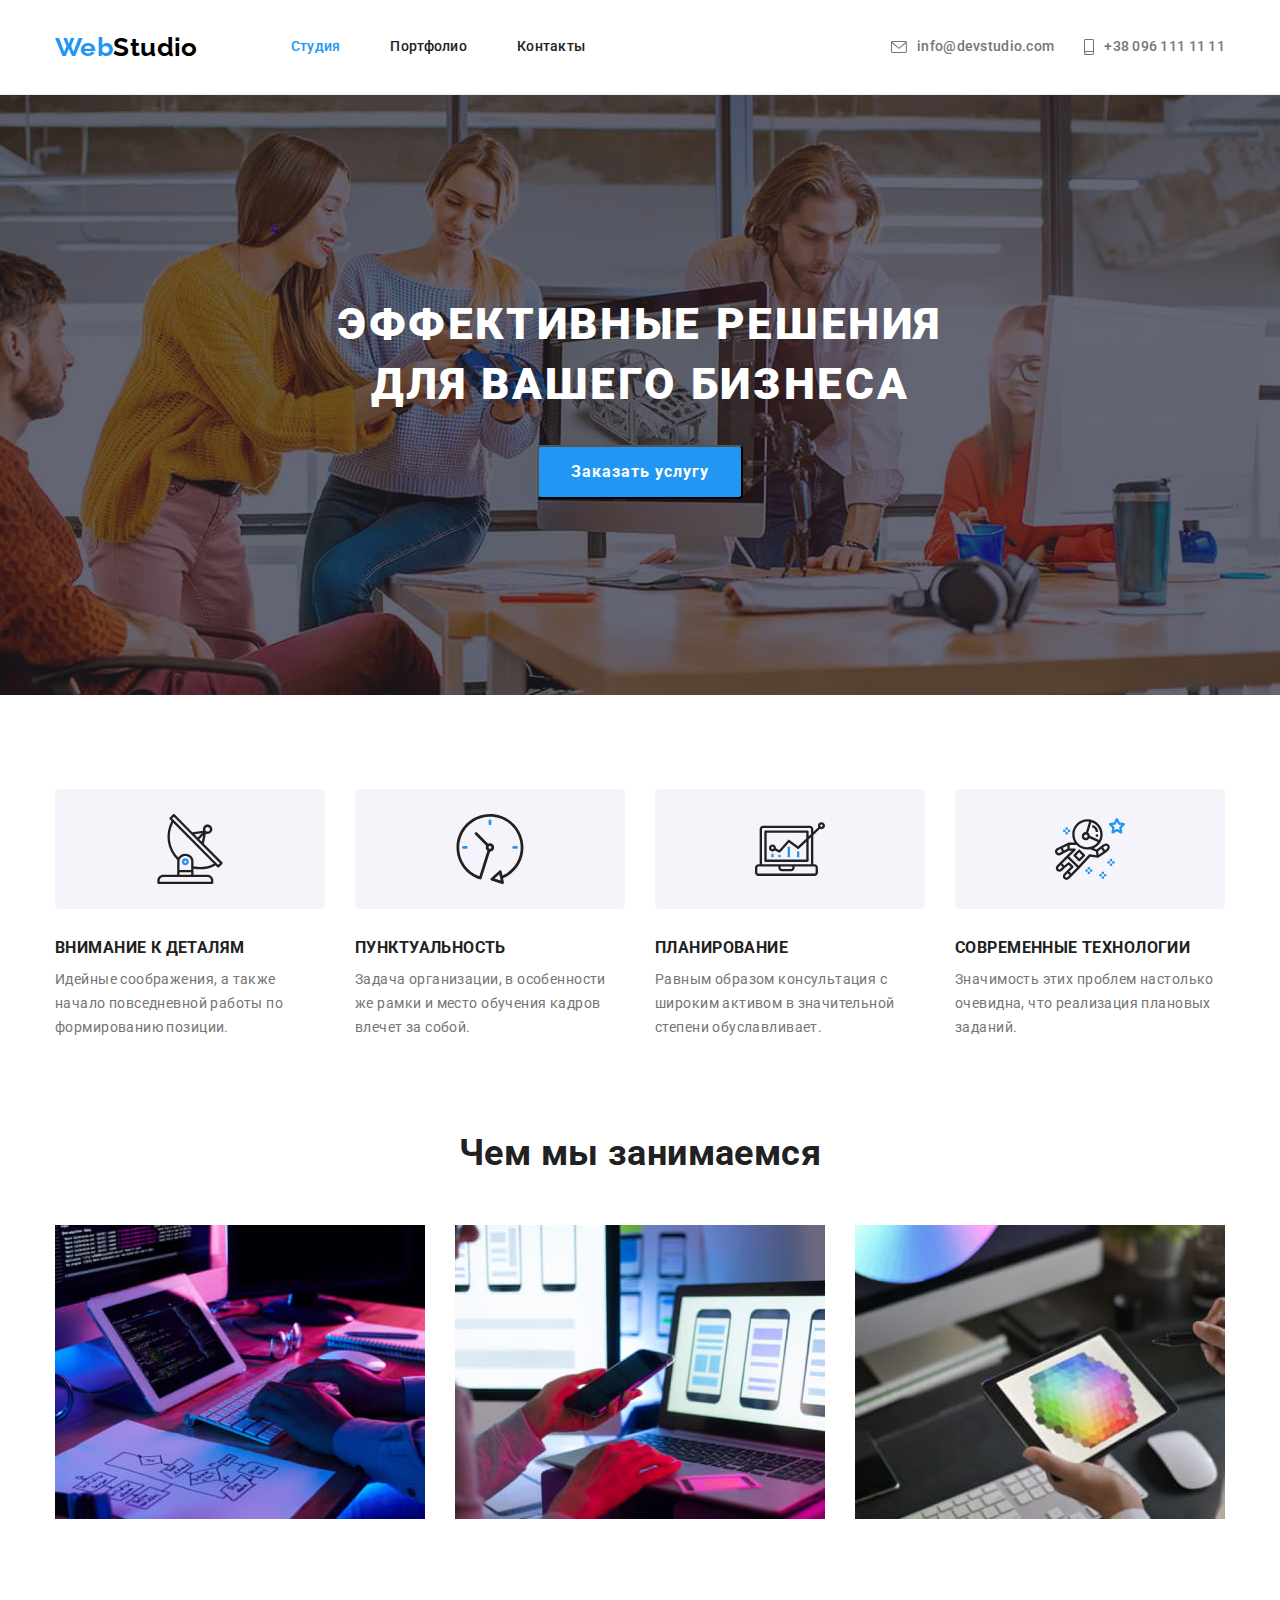
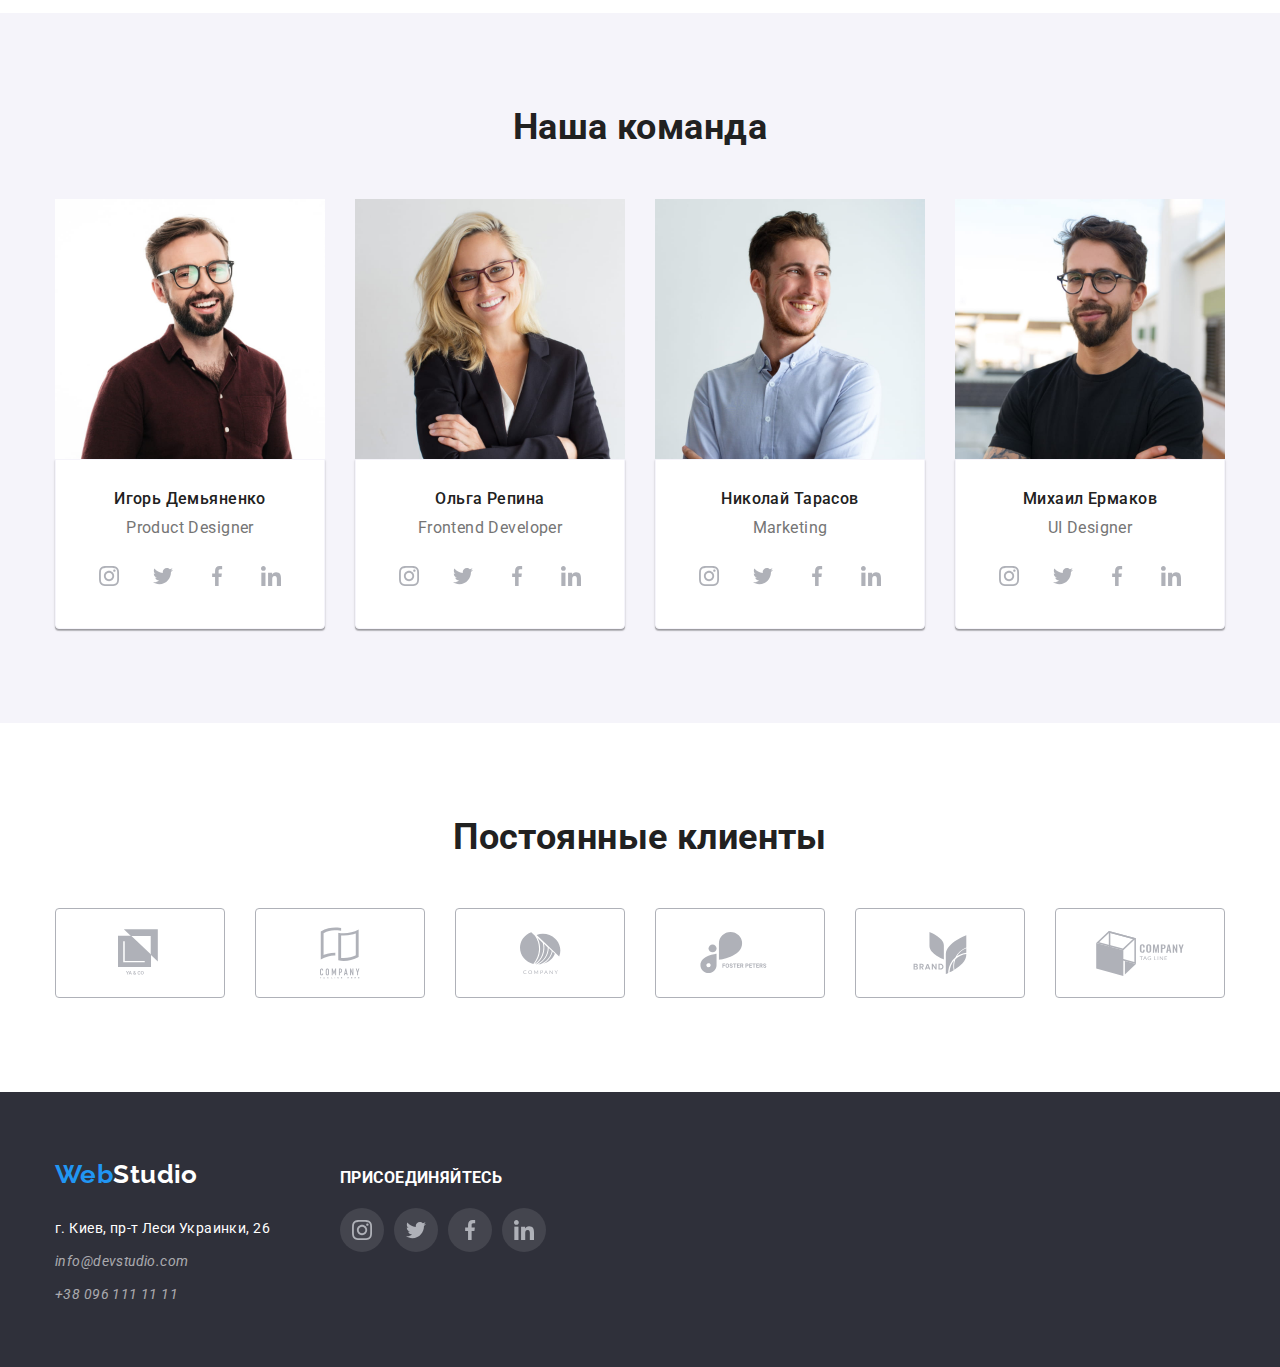
==== index.html @ 27dc735b "Initial commit" ====
<!DOCTYPE html>
<html lang="ru">
<head>
    <meta charset="UTF-8">
    <meta http-equiv="X-UA-Compatible" content="IE=edge">
    <meta name="viewport" content="width=device-width, initial-scale=1.0">
    <link rel="preconnect" href="https://fonts.gstatic.com">
    <link href="https://fonts.googleapis.com/css2?family=Raleway:wght@700&family=Roboto:wght@400;500;700;900&display=swap" rel="stylesheet">
    <link rel="stylesheet" href="https://cdnjs.cloudflare.com/ajax/libs/modern-normalize/1.0.0/modern-normalize.min.css">
    <link rel="stylesheet" href="./css/styles.css">
    <title>WebStudio</title>
</head>
<body>
    
    <header class="header">
        <div class="page-header container">
            <nav class="navigation">
                <a class="logo link" href="./index.html"> <span class="accent-logo">Web</span>Studio</a>
                <ul class="site-nav list">
                    <li class="item-nav">
                        <a class="item-nav link current" href="./index.html">Студия</a>
                    </li>
                    <li class="item-nav">
                        <a class="item-nav link" href="./portfolio.html">Портфолио</a>
                    </li>
                    <li class="item-nav">
                        <a class="item-nav link" href="">Контакты</a>
                    </li>
                </ul>
            </nav> 
            <ul class="contact list">
                <li class="contact-item">
                    <a class="link-contact link" href="mailto:info@devstudio.com">
                        <svg class="icon" width="16" height="12">
                            <use href="./images/svg/sprite.svg#icon-envelope"></use>
                        </svg>info@devstudio.com
                    </a>
                </li>
                <li class="contact-item">
                    <a class="link-contact link" href="tel:+380961111111">
                        <svg class="icon" width="10" height="16">
                            <use href="./images/svg/sprite.svg#icon-smartphone"></use>
                        </svg>+38 096 111 11 11
                    </a>
                </li>
            </ul>
        </div>
    </header>
     
    <main>
        <section class="hero">
            <div class="hero-container">
                <h1 class="page-title">Эффективные решения<br>для вашего бизнеса</h1>
                <button class="button order" type="button">Заказать услугу</button>
            </div>
        </section>
        

        <section class="advantages">
            <div class="container">
                <ul class="list advantages-grid grid">
                    <li class="advantages-list grid-item icon-antenna">
                        <h3 class="advantages-title">Внимание к деталям</h3>
                        <p class="advantages-text">Идейные соображения, а также начало повседневной работы по формированию позиции.</p>
                    </li>
                    <li class="advantages-list grid-item icon-clock">
                        <h3 class="advantages-title">Пунктуальность</h3>
                        <p class="advantages-text">Задача организации, в особенности же рамки и место обучения кадров влечет за собой.</p>
                    </li>
                    <li class="advantages-list grid-item icon-diagram">
                        <h3 class="advantages-title">Планирование</h3>
                        <p class="advantages-text">Равным образом консультация с широким активом в значительной степени обуславливает.</p>
                    </li>
                    <li class="advantages-list grid-item icon-astronaut">
                        <h3 class="advantages-title">Современные технологии</h3>
                        <p class="advantages-text">Значимость этих проблем настолько очевидна, что реализация плановых заданий.</p>
                    </li>
                </ul>
            </div>

        </section>


        <section class="work">
            <div class="container">
                <h2 class="section-title">Чем мы занимаемся</h2>
                <ul class="list work-list grid">
                    <li class="grid-item"><img src="./images/box1.jpg" alt="процесс разработки сайта" width="370" height="294"></li>
                    <li class="grid-item"><img src="./images/box2.jpg" alt="адаптация приложения для мобильных устройств" width="370" height="294"></li>
                    <li class="grid-item"><img src="./images/box3.jpg" alt="подбор палитры при разработке" width="370" height="294"></li>
                </ul>
            </div>
        </section>


        <section class="team">
            <div class="container">
                <h2 class="section-title">Наша команда</h2>
                <ul class="list grid">
                    <li class="team-grid grid-item">
                        <img src="./images/igor-demyanenko.jpg" alt="фото дизайнера продукта нашей компании" width="270" height="260">
                        <div class="team-item-content">
                            <h3 class="employee">Игорь Демьяненко</h3> 
                            <p class="text-team">Product Designer</p>
                            <ul class="list social-icons">
                                <li class="social-icons-item">
                                    <a href="" class="social-icons-link" target="_blank" rel="noopener noreferrer">
                                        <svg class="icon">
                                            <use href="./images/svg/sprite.svg#icon-instagram"></use>
                                        </svg>
                                    </a>
                                </li>
                                <li class="social-icons-item">
                                    <a href="" class="social-icons-link" target="_blank" rel="noopener noreferrer">
                                        <svg class="icon">
                                            <use href="./images/svg/sprite.svg#icon-twitter"></use>
                                        </svg>
                                    </a>
                                </li>
                                <li class="social-icons-item">
                                    <a href="" class="social-icons-link" target="_blank" rel="noopener noreferrer">
                                        <svg class="icon">
                                            <use href="./images/svg/sprite.svg#icon-facebook"></use>
                                        </svg>
                                    </a>
                                </li>
                                <li class="social-icons-item">
                                    <a href="" class="social-icons-link" target="_blank" rel="noopener noreferrer">
                                        <svg class="icon">
                                            <use href="./images/svg/sprite.svg#icon-linkedin"></use>
                                        </svg>
                                    </a>
                                </li>
                            </ul>
                        </div>
                    </li>
                    <li class="team-grid grid-item">
                        <img src="./images/olga-repina.jpg" alt="фото фронтент разработчика сотрудника нашей компании" width="270" height="260">
                        <div class="team-item-content">
                            <h3  class="employee">Ольга Репина</h3>
                            <p class="text-team">Frontend Developer</p>
                            <ul class="list social-icons">
                                <li class="social-icons-item">
                                    <a href="" class="social-icons-link" target="_blank" rel="noopener noreferrer">
                                        <svg class="icon">
                                            <use href="./images/svg/sprite.svg#icon-instagram"></use>
                                        </svg>
                                    </a>
                                </li>
                                <li class="social-icons-item">
                                    <a href="" class="social-icons-link" target="_blank" rel="noopener noreferrer">
                                        <svg class="icon">
                                            <use href="./images/svg/sprite.svg#icon-twitter"></use>
                                        </svg>
                                    </a>
                                </li>
                                <li class="social-icons-item">
                                    <a href="" class="social-icons-link" target="_blank" rel="noopener noreferrer">
                                        <svg class="icon">
                                            <use href="./images/svg/sprite.svg#icon-facebook"></use>
                                        </svg>
                                    </a>
                                </li>
                                <li class="social-icons-item">
                                    <a href="" class="social-icons-link" target="_blank" rel="noopener noreferrer">
                                        <svg class="icon">
                                            <use href="./images/svg/sprite.svg#icon-linkedin"></use>
                                        </svg>
                                    </a>
                                </li>
                            </ul>
                        </div>
                    </li>
                    <li class="team-grid grid-item">
                        <img src="./images/nikolay-tarasov.jpg" alt="фото маркетолога сотрудника нашей компании" width="270" height="260">
                        <div class="team-item-content">
                            <h3 class="employee">Николай Тарасов</h3>
                            <p class="text-team">Marketing</p>
                            <ul class="list social-icons">
                                <li class="social-icons-item">
                                    <a href="" class="social-icons-link" target="_blank" rel="noopener noreferrer">
                                        <svg class="icon">
                                            <use href="./images/svg/sprite.svg#icon-instagram"></use>
                                        </svg>
                                    </a>
                                </li>
                                <li class="social-icons-item">
                                    <a href="" class="social-icons-link" target="_blank" rel="noopener noreferrer">
                                        <svg class="icon">
                                            <use href="./images/svg/sprite.svg#icon-twitter"></use>
                                        </svg>
                                    </a>
                                </li>
                                <li class="social-icons-item">
                                    <a href="" class="social-icons-link" target="_blank" rel="noopener noreferrer">
                                        <svg class="icon">
                                            <use href="./images/svg/sprite.svg#icon-facebook"></use>
                                        </svg>
                                    </a>
                                </li>
                                <li class="social-icons-item">
                                    <a href="" class="social-icons-link" target="_blank" rel="noopener noreferrer">
                                        <svg class="icon">
                                            <use href="./images/svg/sprite.svg#icon-linkedin"></use>
                                        </svg>
                                    </a>
                                </li>
                            </ul>
                        </div>
                    </li>
                    <li class="team-grid grid-item">
                        <img src="./images/mikhail-yermakov.jpg" alt="фото Ю Ай дизайнера нашей компании" width="270" height="260">
                        <div class="team-item-content">
                            <h3 class="employee">Михаил Ермаков</h3>
                            <p class="text-team">UI Designer</p>
                            <ul class="list social-icons">
                                <li class="social-icons-item">
                                    <a href="" class="social-icons-link" target="_blank" rel="noopener noreferrer">
                                        <svg class="icon">
                                            <use href="./images/svg/sprite.svg#icon-instagram"></use>
                                        </svg>
                                    </a>
                                </li>
                                <li class="social-icons-item">
                                    <a href="" class="social-icons-link" target="_blank" rel="noopener noreferrer">
                                        <svg class="icon">
                                            <use href="./images/svg/sprite.svg#icon-twitter"></use>
                                        </svg>
                                    </a>
                                </li>
                                <li class="social-icons-item">
                                    <a href="" class="social-icons-link" target="_blank" rel="noopener noreferrer">
                                        <svg class="icon">
                                            <use href="./images/svg/sprite.svg#icon-facebook"></use>
                                        </svg>
                                    </a>
                                </li>
                                <li class="social-icons-item">
                                    <a href="" class="social-icons-link" target="_blank" rel="noopener noreferrer">
                                        <svg class="icon">
                                            <use href="./images/svg/sprite.svg#icon-linkedin"></use>
                                        </svg>
                                    </a>
                                </li>
                            </ul>
                        </div>
                    </li>
                </ul>
            </div>
        </section>


        <section class="clients">
            <div class="container">
                <h2 class="section-title">Постоянные клиенты</h2>
                <ul class="list clients-list grid">
                    <li class="client-item grid-item">
                        <a href="" class="client-link link" target="_blank" rel="noopener noreferrer">
                            <svg class="client-icon" width="44" height="49">
                                <use href="./images/svg/sprite.svg#icon-logo-one" width="44" height="49"></use>
                            </svg>
                        </a>
                        </li>
                    <li class="client-item grid-item">
                        <a href="" class="client-link link" target="_blank" rel="noopener noreferrer">
                            <svg class="client-icon" width="40" height="52">
                                <use href="./images/svg/sprite.svg#icon-logo-two"></use>
                            </svg>
                        </a>
                    </li>
                    <li class="client-item grid-item">
                        <a href="" class="client-link link" target="_blank" rel="noopener noreferrer">
                            <svg class="client-icon" width="41" height="42.6">
                                <use href="./images/svg/sprite.svg#icon-logo-three"></use>
                            </svg>
                        </a>
                    </li>
                    <li class="client-item grid-item">
                        <a href="" class="client-link link" target="_blank" rel="noopener noreferrer">
                            <svg class="client-icon" width="79.66" height="42.02">
                                <use href="./images/svg/sprite.svg#icon-logo-four"></use>
                            </svg>
                        </a>
                    </li>
                    <li class="client-item grid-item">
                        <a href="" class="client-link link" target="_blank" rel="noopener noreferrer">
                            <svg class="client-icon" width="79.66" height="42.02">
                                <use href="./images/svg/sprite.svg#icon-logo-five"></use>
                            </svg>
                        </a>
                    </li>
                    <li class="client-item grid-item">
                        <a href="" class="client-link link" target="_blank" rel="noopener noreferrer">
                            <svg class="client-icon" width="88.48" height="45.44">
                                <use href="./images/svg/sprite.svg#icon-logo-six"></use>
                            </svg>
                        </a>
                    </li>
                </ul>

            </div>
        </section>
    </main>


    <footer class="footer">
        <div class="container list footer-block">
            <div class="footer-grid">
                <a class="logo link" href="./index.html"> <span class="accent-logo">Web</span>Studio</a>
                <address class="address">
                    <p class="street-address"> г. Киев, пр-т Леси Украинки, 26</p>
                    <ul class="contact list">
                        <li class="item-address"> <a class="item link" href="mailto:info@devstudio.com">info@devstudio.com</a> </li>
                        <li class="item-address"> <a class="item link" href="tel:+380961111111">+38 096 111 11 11</a> </li>
                    </ul>
                </address>
            </div>
            <div class="footer-grid">
                <h3 class="footer-title">Присоединяйтесь</h3>
                <ul class="list social-icons">
                    <li class="social-icons-item">
                        <a href="" class="social-icons-link" target="_blank" rel="noopener noreferrer">
                            <svg class="icon">
                                <use href="./images/svg/sprite.svg#icon-instagram"></use>
                            </svg>
                        </a>
                    </li>
                    <li class="social-icons-item">
                        <a href="" class="social-icons-link" target="_blank" rel="noopener noreferrer">
                            <svg class="icon">
                                <use href="./images/svg/sprite.svg#icon-twitter"></use>
                            </svg>
                        </a>
                    </li>
                    <li class="social-icons-item">
                        <a href="" class="social-icons-link" target="_blank" rel="noopener noreferrer">
                            <svg class="icon">
                                <use href="./images/svg/sprite.svg#icon-facebook"></use>
                            </svg>
                        </a>
                    </li>
                    <li class="social-icons-item">
                        <a href="" class="social-icons-link" target="_blank" rel="noopener noreferrer">
                            <svg class="icon">
                                <use href="./images/svg/sprite.svg#icon-linkedin"></use>
                            </svg>
                        </a>
                    </li>
                </ul>

            </div>
        <div>
    </footer>
    
</body>
</html>
---- css/styles.css ----
:root {
    --primary-text-color: #757575;
    --title-text-color: #212121;
    --accent-color: #2196F3;
    --contact-footer-text-color: rgba(255,255,255,0.6);
    --dark-bg-color: #2F303A;
    --primary-bg-color: #FFFFFF;
    --section-bg-color: #F5F4FA;
    --color-icons: #AFB1B8;
    --grid-item: 4;
}



        /* utilits */

html {
	box-sizing: border-box;
}
*,
*::after,
*::before {
	box-sizing: inherit;
}

body {
    background-color: var(--primary-bg-color);
    color: var(--primary-text-color);
    font-family: 'roboto', sans-serif;
    font-weight: 400;
    font-size: 14px;
    line-height: 1.14;
    letter-spacing: 0.03em;
}

h1, h2, h3, h4, h5, h6, p {
    margin: 0;
}
    
.link {
    text-decoration: none;
}
    
.list {
    list-style: none;
    padding-left: 0px;
    margin: 0px;
}
    
img {
    display: block;
    max-width: 100%;
    height: auto;
}

.social-icons .icon {
    width: 20px;
    height: 20px;
    fill: var(--color-icons);
}

.social-icons-link:hover .icon,
.social-icons-link:focus .icon {
    fill: var(--primary-bg-color);
}

.social-icons-link:hover,
.social-icons-link:focus {
    background-color: var(--accent-color);
}

.social-icons {
    display: flex;
    justify-content:center;
}

.social-icons-link {
    display: flex;
    justify-content: center;
    align-items: center;
    width: 44px;
    height: 44px;
    border-radius: 50%;
    background-color: rgba(255,255,255,0.1);
}
.social-icons-item + .social-icons-item {
    margin-left: 10px;
}
    
.grid {
    display: flex;
    flex-wrap: wrap;
    margin-left: -30px;
    margin-top: -30px;
}
    
.grid-item {
    flex-basis: calc((100% - 30px * var(--grid-item)) / var(--grid-item));
    margin-left: 30px;
    margin-top: 30px;
}

.button {
    color: var(--primary-bg-color);
    background-color: var(--accent-color);
    font-weight: 700;
    font-size: 16px;
    line-height: 1.88;
    letter-spacing: 0.06em;
    cursor: pointer;
    font-family: 'roboto', sans-serif;
    border-radius: 4px;
    padding: 10px 32px;
}

.button:hover,
.button:focus {
    background-color: #188CE8;}

.accent-logo {
    color: var(--accent-color);
}
    
.footer .logo {
    color: var(--primary-bg-color);
}
    
.container {
    width: 1200px;
    padding-left: 15px;
    padding-right: 15px;
}


        /* header */

.header {
border-bottom: 1px solid #ECECEC;
padding-top: 24px;
padding-bottom: 24px;
}
            
.page-header {
background-color: var(--primary-bg-color);
display: flex;
align-items: center;
margin-left: auto;
margin-right: auto;
}

.site-nav .link {
    color: var(--title-text-color);
    font-weight: 500;
    letter-spacing: 0.02em;
    }
    
.site-nav {
    display: flex;
    margin-left: 93px;
}
    
.site-nav .item-nav:not(:last-child) {
    margin-right: 50px;
}

.site-nav .link:hover,
.site-nav .link:focus {
    color: var(--accent-color);
    letter-spacing: 0.02em;
    font-style: normal;
}
    
.site-nav .link.current {
    color: var(--accent-color)
}   
.navigation {
    display: flex;
    align-items: center;
}
    
.contact .link-contact {
    color: var(--primary-text-color);
    font-weight: 500;
    letter-spacing: 0.02em;
    font-style: normal;
    padding-top: 15px;
    padding-bottom: 15px;
    display: flex;
    align-items: center;
}

.contact .link-contact:hover,
.contact .link-contact:focus {
color: var(--accent-color);
}

.link-contact:hover .icon,
.link-contact:focus .icon {
    fill: var(--accent-color)
}

.link-contact .icon {
    fill: var(--primary-text-color);
    margin-right: 10px;
}

.page-header .contact {
    display: flex;
    margin-left: auto;
}
    
.contact .contact-item:not(:last-child) {
    margin-right: 30px;
}

.logo {
    font-family: 'raleway', sans-serif;
    font-weight: 700;
    font-size: 26px;
    line-height: 1.19;
    color: #000000;
}

.accent-logo {
 color: var(--accent-color);
}

.section-title {
    color: var(--title-text-color);
    font-weight: 700;
    font-size: 36px;
    line-height: 1.16;
    text-align: center;
    margin-bottom: 50px;
}

        /* section hero */

.hero {
    background-color: var(--dark-bg-color);
    max-width: 1600px;
    margin-left: auto;
    margin-right: auto;
  }
            
.hero-container {
    padding-top: 200px ;
    padding-bottom: 200px;
    margin-left: auto;
    margin-right: auto;
    text-align: center;
    background-image: linear-gradient(to right,
    rgba(47, 48, 58, 0.4), rgba(47, 48, 58, 0.4)),
    url(../images/hero/hero-bg.jpg);
    background-position: center;
    height: 600px;
    max-width: 1600px;
   }

.page-title {
    color: var(--primary-bg-color);
    font-weight: 900;
    font-size: 44px;
    line-height: 1.36;
    letter-spacing: 0.06em;
    text-align: center;
    text-transform: uppercase;
    margin-bottom: 30px;
}


        /* section advantages */

.advantages .advantages-text {
    line-height: 1.71;
}

.advantages {
    padding-top: 94px;
    padding-bottom: 94px;
}

.advantages .container {
    margin-left: auto;
    margin-right: auto;
}
    
.advantages-title {
    color: var(--title-text-color);
    font-weight: 700;
    text-transform: uppercase;
    margin-bottom: 10px;
}

.advantages-title::before {
    content: '';
    display: block;
    width: 270px;
    height: 120px;
    background: var(--section-bg-color);
    border-radius: 4px;
    margin-bottom: 30px;
    background-repeat: no-repeat;
    background-position: center;
    
}

.icon-antenna ::before {
    background-image: url("../images/svg/antenna.svg");   
}

.icon-clock ::before {
    background-image: url("../images/svg/clock.svg");
}

.icon-diagram ::before {
    background-image: url("../images/svg/diagram.svg");
}

.icon-astronaut ::before {
    background-image: url("../images/svg/astronaut.svg");
}

.advantages-grid .grid-item {
    --grid-item: 4;
}


        /* section work */

.work {
    padding-bottom: 94px;
}

.work .section-title,
.team .section-title {
    color: var(--title-text-color);
    font-weight: 700;
    font-size: 36px;
    line-height: 1.16;
    text-align: center;
}

.work .container {
    margin-left: auto;
    margin-right: auto;
}
    
.work-list .grid-item {
    --grid-item: 3;
}
        /* section team */

.team .text-team {
    font-size: 16px;
    line-height: 1.18;
    margin-bottom: 16px;
}

.team .container {

    margin-left: auto;
    margin-right: auto;
    }
    
.team {
    background-color: var(--section-bg-color);
    padding-top: 94px;
    padding-bottom: 94px;
  }  
   
.team-grid .grid-item {
    --grid-item: 4;
}

.team-item-content {
    padding: 30px 31px;
    border: 1px solid var(--section-bg-color);
    background: #FFFFFF;
    box-shadow: 0px 1px 3px rgba(0, 0, 0, 0.12), 0px 1px 1px rgba(0, 0, 0, 0.14), 0px 2px 1px rgba(0, 0, 0, 0.2);
    border-radius: 0px 0px 4px 4px;
}

.employee {
    color: var(--title-text-color);
    font-weight: 500;
    font-size: 16px;
    line-height: 1.18;
    margin-bottom: 10px;
    text-align: center;
}
    
.text-team {
    text-align: center;
}


        /* our clients */

.clients {
    padding-top: 94px;
    padding-bottom: 94px;
}

.clients .container {
    margin-left: auto;
    margin-right: auto;
}

.clients-list .grid-item {
    --grd-item: 6;
}

.client-item {
    width: 170px;
    height: 90px;
}

.client-link {
    display: inline-flex;
    width: 100%;
    height: 100%;
    border: 1px solid var(--color-icons);
    border-radius: 4px;
    justify-content:center;
    align-items:center;
}

.client-icon {
    fill: var(--color-icons);
}

.client-link:hover .client-icon,
.client-link:focus .client-icon {
    fill: var(--accent-color);
}

.client-link:hover,
.client-link:focus {
    border: 1px solid var(--accent-color);
}

.clients .grid {
    flex-wrap: nowrap;
}

        /* footer */

.footer .item,
.footer .link {
    color: var(--contact-footer-text-color);
    line-height: 1.71;
}

.footer .logo {
    color: var(--primary-bg-color);
}

.address {
    margin-top: 20px;
}

.address p {
    color: var(--primary-bg-color);
    line-height: 1.71;
    font-style: normal;
}

.footer {
    background-color: var(--dark-bg-color);
    padding-top: 60px;
    padding-bottom: 60px;
}

.footer .container {
    margin-left: auto;
    margin-right: auto;
}
    
.street-address {
    margin-bottom: 9px;
}
    
.item-address:not(:last-child) {
    margin-bottom: 9px;
}
    
    
.contact .link:hover,
.contact .link:focus {
    color: var(--accent-color);
}

.footer-title {
    color: var(--primary-bg-color);
    font-weight: 700;
    text-transform: uppercase;
    margin-bottom: 20px;
}

.footer .social-icons {
    display: flex;
    justify-content: flex-start;  
}

.footer-block {
    display: flex;
    align-items: baseline;
}

.footer-grid + .footer-grid {
    margin-left: 70px;
}


        /* portfolio filter */

.main-portfolio {
    padding-top: 94px;
    padding-bottom: 94px;
}

.filters {
    display: flex;
    justify-content: center;
    margin-bottom: 50px;
}
    
.main-portfolio .container {
    margin-left: auto;
    margin-right: auto;
}
    
.filters .button {
    border: 0;
    color: var(--title-text-color);
    background-color: var(--section-bg-color);
    font-weight: 500;
    line-height: 1.63;
    padding: 6px 22px;
}
        
.filters .button:hover,
.filters .button:focus {
    color: var(--primary-bg-color);
    background-color: var(--accent-color);
    box-shadow: 0px 3px 1px rgba(0, 0, 0, 0.1),
     0px 1px 2px rgba(0, 0, 0, 0.08),
     0px 2px 2px rgba(0, 0, 0, 0.12);
}
    
.item-filter:not(:last-child) {
    margin-right: 8px;
}

        /* portfolio grid */

.portfolio-title {
    color: var(--title-text-color);
    font-weight: 700;
    font-size: 18px;
    line-height: 2;
    letter-spacing: 0.06em;
    margin-bottom: 4px;
}

.portfolio .text {
color: var(--primary-text-color);
font-size: 16px;
line-height: 1.88;
}

.portfolio-link {
    display: block;
}

.portfolio-link:hover,
.portfolio-link:focus {
    box-shadow: 0px 1px 1px rgba(0, 0, 0, 0.12),
     0px 4px 4px rgba(0, 0, 0, 0.06),
    1px 4px 6px rgba(0, 0, 0, 0.16);
}

.portfolio .grid-item {
--grid-item: 3;
}

.portfolio-content {
padding-top: 20px;
padding-left: 24px;
padding-right: 24px;
padding-bottom: 20px;
border-left: 1px solid #EEEEEE;
border-bottom: 1px solid #EEEEEE;
border-right: 1px solid #EEEEEE;
}
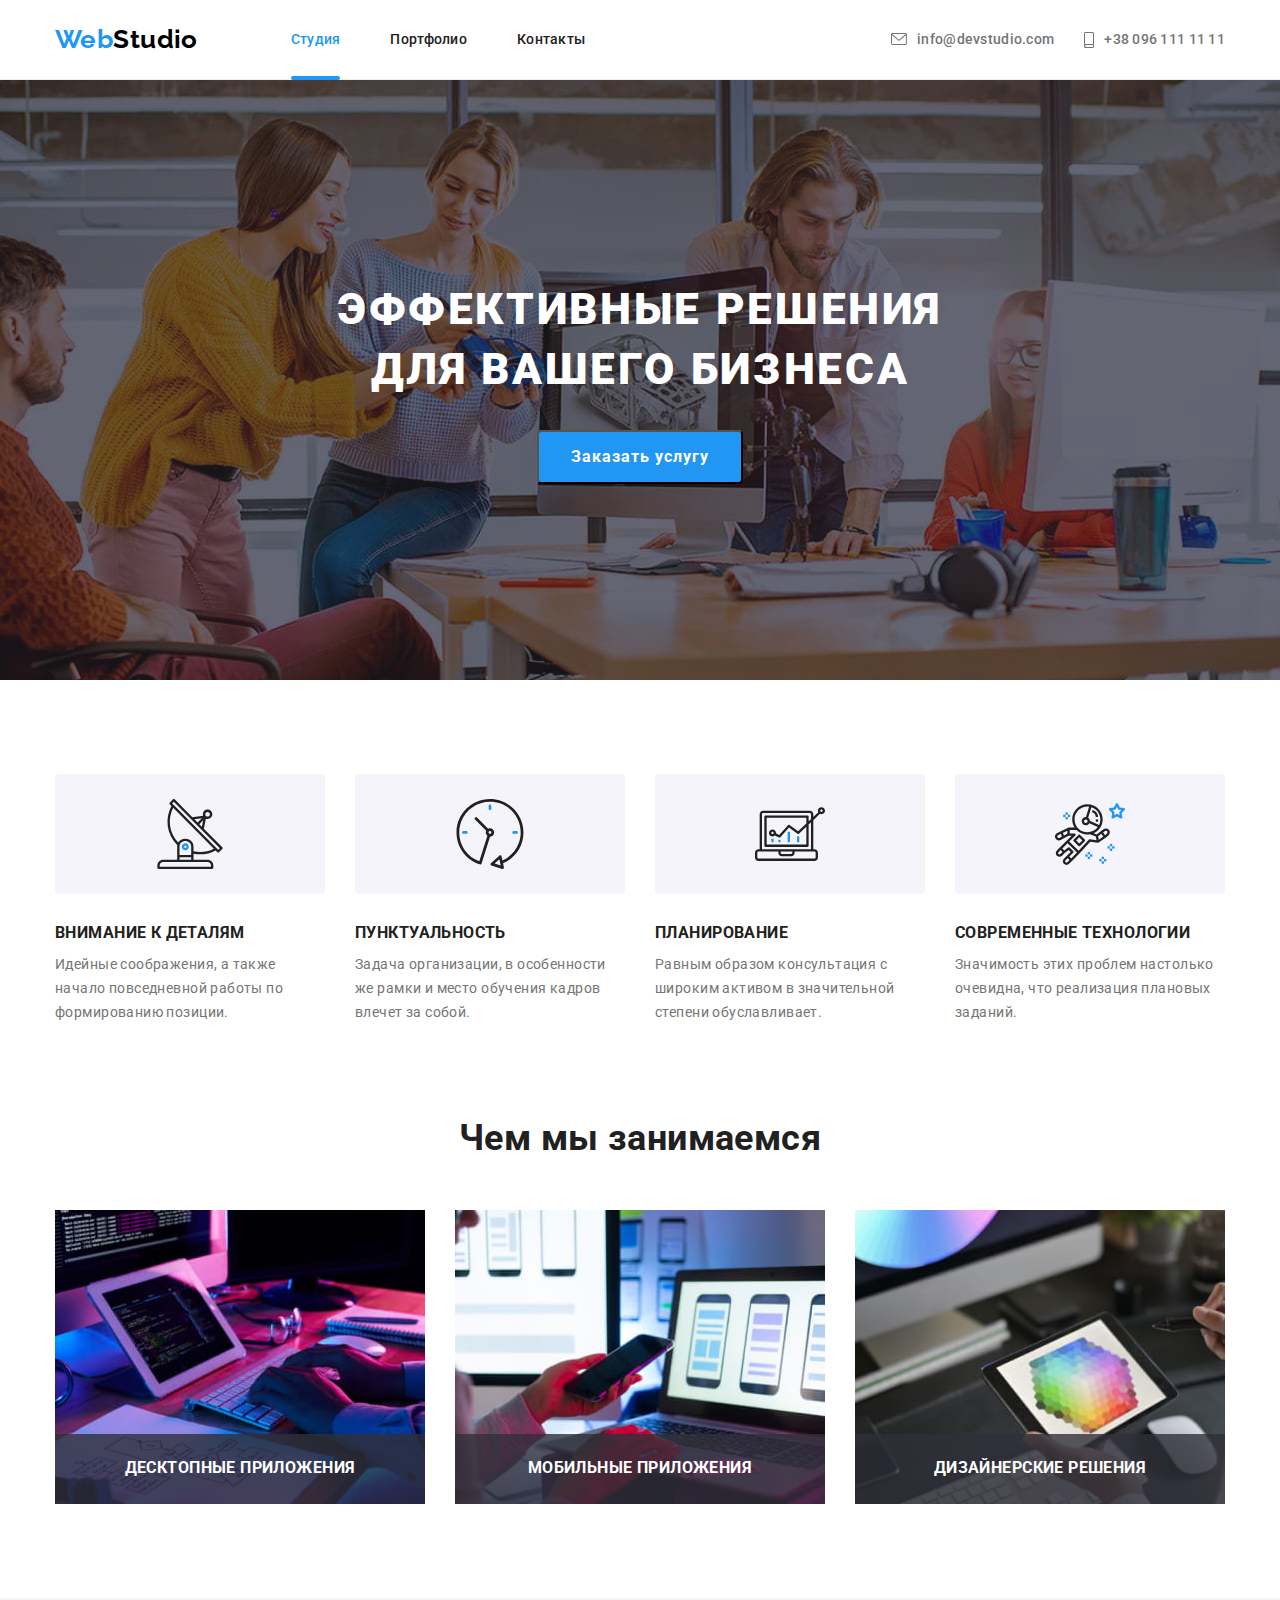
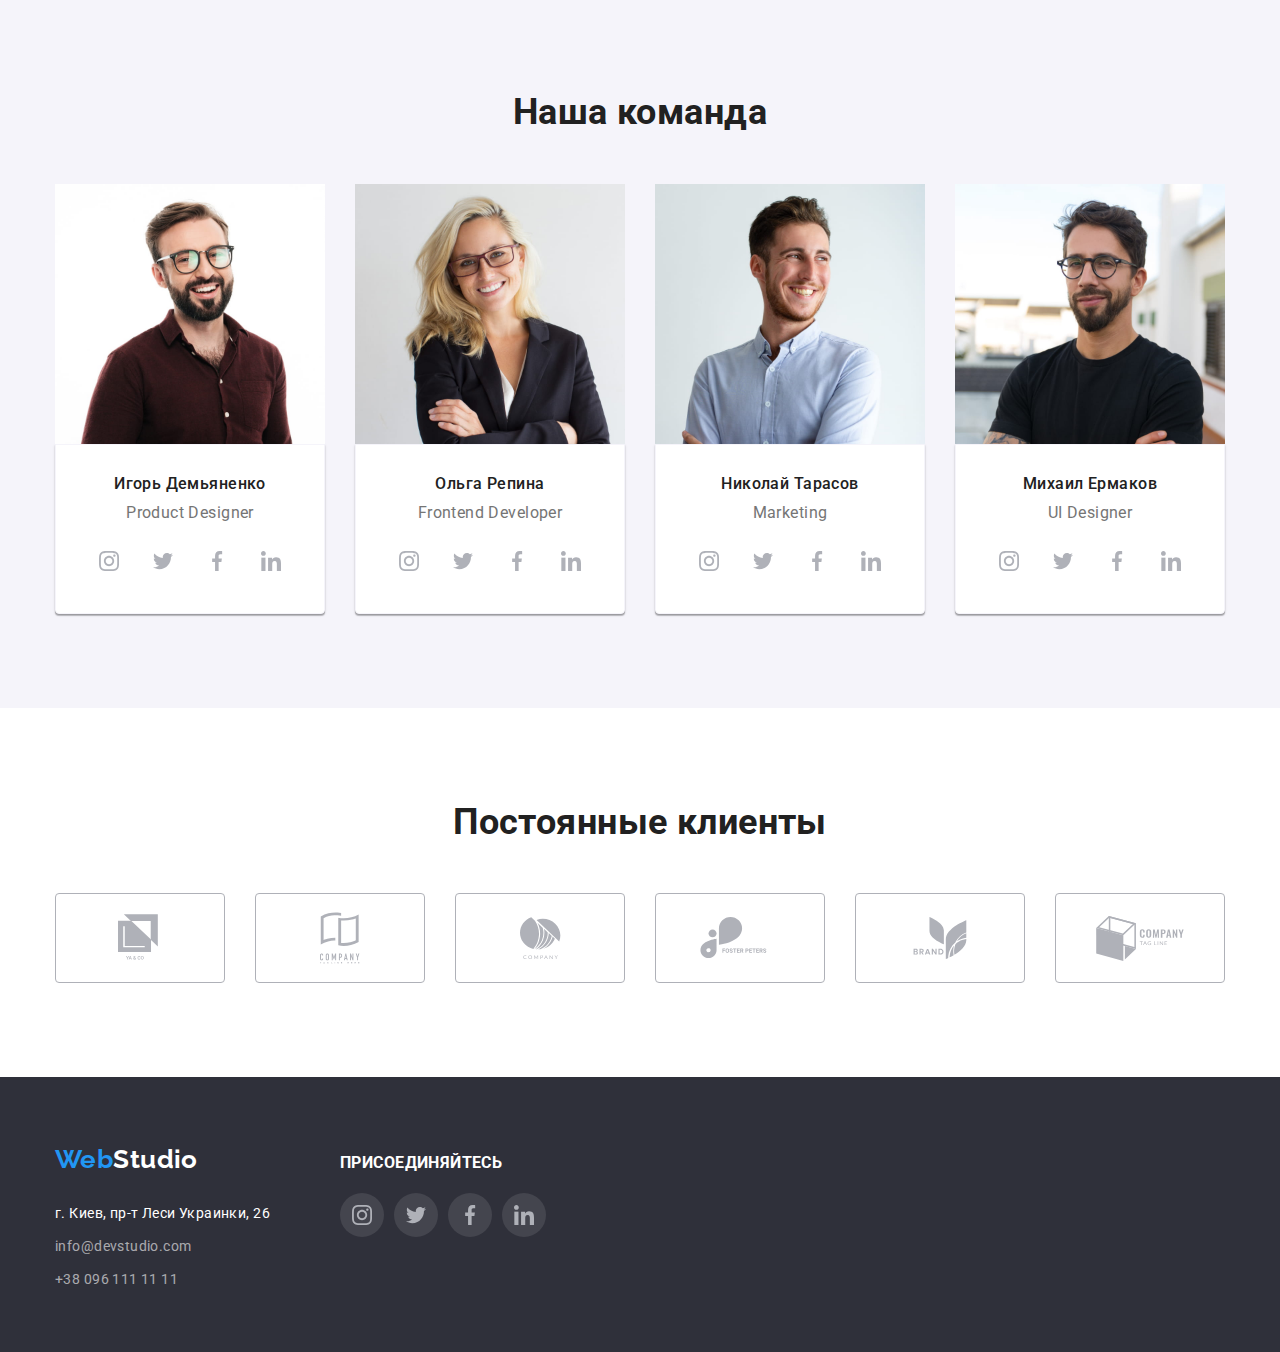
==== commit e5276665: "homework5" ====
--- a/index.html
+++ b/index.html
@@ -33,14 +33,16 @@
                     <a class="link-contact link" href="mailto:info@devstudio.com">
                         <svg class="icon" width="16" height="12">
                             <use href="./images/svg/sprite.svg#icon-envelope"></use>
-                        </svg>info@devstudio.com
+                        </svg>
+                        info@devstudio.com
                     </a>
                 </li>
                 <li class="contact-item">
                     <a class="link-contact link" href="tel:+380961111111">
                         <svg class="icon" width="10" height="16">
                             <use href="./images/svg/sprite.svg#icon-smartphone"></use>
-                        </svg>+38 096 111 11 11
+                        </svg>
+                        +38 096 111 11 11
                     </a>
                 </li>
             </ul>
@@ -51,7 +53,7 @@
         <section class="hero">
             <div class="hero-container">
                 <h1 class="page-title">Эффективные решения<br>для вашего бизнеса</h1>
-                <button class="button order" type="button">Заказать услугу</button>
+                <button data-modal-open class="button order" type="button">Заказать услугу</button>
             </div>
         </section>
         
@@ -85,9 +87,18 @@
             <div class="container">
                 <h2 class="section-title">Чем мы занимаемся</h2>
                 <ul class="list work-list grid">
-                    <li class="grid-item"><img src="./images/box1.jpg" alt="процесс разработки сайта" width="370" height="294"></li>
-                    <li class="grid-item"><img src="./images/box2.jpg" alt="адаптация приложения для мобильных устройств" width="370" height="294"></li>
-                    <li class="grid-item"><img src="./images/box3.jpg" alt="подбор палитры при разработке" width="370" height="294"></li>
+                    <li class="grid-item work-relative">
+                        <h3 class="work-title">Десктопные приложения</h3>
+                        <img src="./images/box1.jpg" alt="процесс разработки сайта" width="370" height="294">
+                    </li>
+                    <li class="grid-item work-relative">
+                        <h3 class="work-title">Мобильные приложения</h3>
+                        <img src="./images/box2.jpg" alt="адаптация приложения для мобильных устройств" width="370" height="294">
+                    </li>
+                    <li class="grid-item work-relative">
+                        <h3 class="work-title">Дизайнерские решения</h3>
+                        <img src="./images/box3.jpg" alt="подбор палитры при разработке" width="370" height="294">
+                    </li>
                 </ul>
             </div>
         </section>
@@ -300,6 +311,7 @@
 
             </div>
         </section>
+       
     </main>
 
 
@@ -352,5 +364,12 @@
         <div>
     </footer>
     
+    <div data-modal class="backdrop is-hidden">
+        <div class="modal">
+            <button data-modal-close class="button-close" tybe="button"></button>
+        </div>
+    </div>
+
+    <script src="./js/modal.js"></script>
 </body>
 </html>--- a/css/styles.css
+++ b/css/styles.css
@@ -1,596 +1,714 @@
 :root {
-    --primary-text-color: #757575;
-    --title-text-color: #212121;
-    --accent-color: #2196F3;
-    --contact-footer-text-color: rgba(255,255,255,0.6);
-    --dark-bg-color: #2F303A;
-    --primary-bg-color: #FFFFFF;
-    --section-bg-color: #F5F4FA;
-    --color-icons: #AFB1B8;
-    --grid-item: 4;
-}
-
-
-
-        /* utilits */
+  --primary-text-color: #757575;
+  --title-text-color: #212121;
+  --accent-color: #2196f3;
+  --contact-footer-text-color: rgba(255, 255, 255, 0.6);
+  --dark-bg-color: #2f303a;
+  --primary-bg-color: #ffffff;
+  --section-bg-color: #f5f4fa;
+  --color-icons: #afb1b8;
+  --grid-item: 4;
+}
+
+/* utilits */
 
 html {
-	box-sizing: border-box;
+  box-sizing: border-box;
 }
 *,
 *::after,
 *::before {
-	box-sizing: inherit;
+  box-sizing: inherit;
 }
 
 body {
-    background-color: var(--primary-bg-color);
-    color: var(--primary-text-color);
-    font-family: 'roboto', sans-serif;
-    font-weight: 400;
-    font-size: 14px;
-    line-height: 1.14;
-    letter-spacing: 0.03em;
-}
-
-h1, h2, h3, h4, h5, h6, p {
-    margin: 0;
-}
-    
+  background-color: var(--primary-bg-color);
+  color: var(--primary-text-color);
+  font-family: 'roboto', sans-serif;
+  font-weight: 400;
+  font-size: 14px;
+  line-height: 1.14;
+  letter-spacing: 0.03em;
+}
+
+h1,
+h2,
+h3,
+h4,
+h5,
+h6,
+p {
+  margin: 0;
+}
+
 .link {
-    text-decoration: none;
-}
-    
+  text-decoration: none;
+}
+
 .list {
-    list-style: none;
-    padding-left: 0px;
-    margin: 0px;
-}
-    
+  list-style: none;
+  padding-left: 0px;
+  margin: 0px;
+}
+
 img {
-    display: block;
-    max-width: 100%;
-    height: auto;
+  display: block;
+  max-width: 100%;
+  height: auto;
 }
 
 .social-icons .icon {
-    width: 20px;
-    height: 20px;
-    fill: var(--color-icons);
+  width: 20px;
+  height: 20px;
+  fill: var(--color-icons);
+  transition: fill 250ms cubic-bezier(0.4, 0, 0.2, 1);
 }
 
 .social-icons-link:hover .icon,
 .social-icons-link:focus .icon {
-    fill: var(--primary-bg-color);
+  fill: var(--primary-bg-color);
 }
 
 .social-icons-link:hover,
 .social-icons-link:focus {
-    background-color: var(--accent-color);
+  background-color: var(--accent-color);
 }
 
 .social-icons {
-    display: flex;
-    justify-content:center;
+  display: flex;
+  justify-content: center;
 }
 
 .social-icons-link {
-    display: flex;
-    justify-content: center;
-    align-items: center;
-    width: 44px;
-    height: 44px;
-    border-radius: 50%;
-    background-color: rgba(255,255,255,0.1);
+  display: flex;
+  justify-content: center;
+  align-items: center;
+  width: 44px;
+  height: 44px;
+  border-radius: 50%;
+  background-color: rgba(255, 255, 255, 0.1);
+  transition: background-color 250ms cubic-bezier(0.4, 0, 0.2, 1);
 }
 .social-icons-item + .social-icons-item {
-    margin-left: 10px;
-}
-    
+  margin-left: 10px;
+}
+
 .grid {
-    display: flex;
-    flex-wrap: wrap;
-    margin-left: -30px;
-    margin-top: -30px;
-}
-    
+  display: flex;
+  flex-wrap: wrap;
+  margin-left: -30px;
+  margin-top: -30px;
+}
+
 .grid-item {
-    flex-basis: calc((100% - 30px * var(--grid-item)) / var(--grid-item));
-    margin-left: 30px;
-    margin-top: 30px;
+  flex-basis: calc((100% - 30px * var(--grid-item)) / var(--grid-item));
+  margin-left: 30px;
+  margin-top: 30px;
 }
 
 .button {
-    color: var(--primary-bg-color);
-    background-color: var(--accent-color);
-    font-weight: 700;
-    font-size: 16px;
-    line-height: 1.88;
-    letter-spacing: 0.06em;
-    cursor: pointer;
-    font-family: 'roboto', sans-serif;
-    border-radius: 4px;
-    padding: 10px 32px;
+  color: var(--primary-bg-color);
+  background-color: var(--accent-color);
+  font-weight: 700;
+  font-size: 16px;
+  line-height: 1.88;
+  letter-spacing: 0.06em;
+  cursor: pointer;
+  font-family: 'roboto', sans-serif;
+  border-radius: 4px;
+  padding: 10px 32px;
+  transition: background-color 250ms cubic-bezier(0.4, 0, 0.2, 1);
 }
 
 .button:hover,
 .button:focus {
-    background-color: #188CE8;}
+  background-color: #188ce8;
+}
 
 .accent-logo {
-    color: var(--accent-color);
-}
-    
+  color: var(--accent-color);
+}
+
 .footer .logo {
-    color: var(--primary-bg-color);
-}
-    
+  color: var(--primary-bg-color);
+}
+
 .container {
-    width: 1200px;
-    padding-left: 15px;
-    padding-right: 15px;
-}
-
-
-        /* header */
+  width: 1200px;
+  padding-left: 15px;
+  padding-right: 15px;
+}
+
+.backdrop {
+  position: fixed;
+  top: 0px;
+  left: 0px;
+  width: 100%;
+  height: 100%;
+  background-color: rgba(0, 0, 0, 0.2);
+}
+
+.backdrop.is-hidden {
+  opacity: 0;
+  pointer-events: none;
+}
+
+.modal {
+  position: absolute;
+  top: 50%;
+  left: 50%;
+  transform: translate(-50%, -50%);
+  min-height: 581px;
+  min-width: 528px;
+  box-shadow: 0px 1px 3px rgba(0, 0, 0, 0.12), 0px 1px 1px rgba(0, 0, 0, 0.14), 0px 2px 1px rgba(0, 0, 0, 0.2);
+  border-radius: 4px;
+  background-color: var(--primary-bg-color);
+}
+
+.button-close {
+  position: absolute;
+  top: 8px;
+  right: 8px;
+  display: flex;
+  justify-content: center;
+  align-items: center;
+  width: 30px;
+  height: 30px;
+  background: var(--primary-bg-color);
+  border: 1px solid rgba(0, 0, 0, 0.1);
+  border-radius: 50%;
+  cursor: pointer;
+}
+
+.button-close::before {
+  content: '';
+  width: 11px;
+  height: 11px;
+  background-image: url(../images/svg/Vector.svg);
+}
+
+/* header */
 
 .header {
-border-bottom: 1px solid #ECECEC;
-padding-top: 24px;
-padding-bottom: 24px;
-}
-            
+  border-bottom: 1px solid #ececec;
+  padding-top: 16.5px;
+  padding-bottom: 16.5px;
+}
+
 .page-header {
-background-color: var(--primary-bg-color);
-display: flex;
-align-items: center;
-margin-left: auto;
-margin-right: auto;
+  background-color: var(--primary-bg-color);
+  display: flex;
+  align-items: center;
+  margin-left: auto;
+  margin-right: auto;
 }
 
 .site-nav .link {
-    color: var(--title-text-color);
-    font-weight: 500;
-    letter-spacing: 0.02em;
-    }
-    
+  color: var(--title-text-color);
+  font-weight: 500;
+  letter-spacing: 0.02em;
+  transition: color 250ms cubic-bezier(0.4, 0, 0.2, 1);
+}
+
 .site-nav {
-    display: flex;
-    margin-left: 93px;
-}
-    
+  display: flex;
+  margin-left: 93px;
+}
+
 .site-nav .item-nav:not(:last-child) {
-    margin-right: 50px;
+  margin-right: 50px;
 }
 
 .site-nav .link:hover,
 .site-nav .link:focus {
-    color: var(--accent-color);
-    letter-spacing: 0.02em;
-    font-style: normal;
-}
-    
+  color: var(--accent-color);
+}
+
 .site-nav .link.current {
-    color: var(--accent-color)
-}   
+  color: var(--accent-color);
+}
+
+.item-nav {
+  position: relative;
+}
+
+.current::after {
+  position: absolute;
+  left: 0px;
+  top: 45px;
+  content: '';
+  display: inline-flex;
+  width: 100%;
+  background-color: var(--accent-color);
+  border-radius: 2px;
+  height: 4px;
+}
+
 .navigation {
-    display: flex;
-    align-items: center;
-}
-    
+  display: flex;
+  align-items: center;
+}
+
 .contact .link-contact {
-    color: var(--primary-text-color);
-    font-weight: 500;
-    letter-spacing: 0.02em;
-    font-style: normal;
-    padding-top: 15px;
-    padding-bottom: 15px;
-    display: flex;
-    align-items: center;
+  color: var(--primary-text-color);
+  font-weight: 500;
+  letter-spacing: 0.02em;
+  font-style: normal;
+  padding-top: 15px;
+  padding-bottom: 15px;
+  display: flex;
+  align-items: center;
+  transition: color 250ms cubic-bezier(0.4, 0, 0.2, 1);
 }
 
 .contact .link-contact:hover,
 .contact .link-contact:focus {
-color: var(--accent-color);
+  color: var(--accent-color);
+}
+
+.link-contact .icon {
+  fill: var(--primary-text-color);
+  margin-right: 10px;
+  transition: fill 250ms cubic-bezier(0.4, 0, 0.2, 1);
 }
 
 .link-contact:hover .icon,
 .link-contact:focus .icon {
-    fill: var(--accent-color)
-}
-
-.link-contact .icon {
-    fill: var(--primary-text-color);
-    margin-right: 10px;
+  fill: var(--accent-color);
 }
 
 .page-header .contact {
-    display: flex;
-    margin-left: auto;
-}
-    
+  display: flex;
+  margin-left: auto;
+}
+
 .contact .contact-item:not(:last-child) {
-    margin-right: 30px;
+  margin-right: 30px;
 }
 
 .logo {
-    font-family: 'raleway', sans-serif;
-    font-weight: 700;
-    font-size: 26px;
-    line-height: 1.19;
-    color: #000000;
+  font-family: 'raleway', sans-serif;
+  font-weight: 700;
+  font-size: 26px;
+  line-height: 1.19;
+  color: #000000;
 }
 
 .accent-logo {
- color: var(--accent-color);
+  color: var(--accent-color);
 }
 
 .section-title {
-    color: var(--title-text-color);
-    font-weight: 700;
-    font-size: 36px;
-    line-height: 1.16;
-    text-align: center;
-    margin-bottom: 50px;
-}
-
-        /* section hero */
+  color: var(--title-text-color);
+  font-weight: 700;
+  font-size: 36px;
+  line-height: 1.16;
+  text-align: center;
+  margin-bottom: 50px;
+}
+
+/* section hero */
 
 .hero {
-    background-color: var(--dark-bg-color);
-    max-width: 1600px;
-    margin-left: auto;
-    margin-right: auto;
-  }
-            
+  background-color: var(--dark-bg-color);
+  max-width: 1600px;
+  margin-left: auto;
+  margin-right: auto;
+}
+
 .hero-container {
-    padding-top: 200px ;
-    padding-bottom: 200px;
-    margin-left: auto;
-    margin-right: auto;
-    text-align: center;
-    background-image: linear-gradient(to right,
-    rgba(47, 48, 58, 0.4), rgba(47, 48, 58, 0.4)),
+  padding-top: 200px;
+  padding-bottom: 200px;
+  margin-left: auto;
+  margin-right: auto;
+  text-align: center;
+  background-image: linear-gradient(to right, rgba(47, 48, 58, 0.4), rgba(47, 48, 58, 0.4)),
     url(../images/hero/hero-bg.jpg);
-    background-position: center;
-    height: 600px;
-    max-width: 1600px;
-   }
+  background-position: center;
+  height: 600px;
+  max-width: 1600px;
+}
 
 .page-title {
-    color: var(--primary-bg-color);
-    font-weight: 900;
-    font-size: 44px;
-    line-height: 1.36;
-    letter-spacing: 0.06em;
-    text-align: center;
-    text-transform: uppercase;
-    margin-bottom: 30px;
-}
-
-
-        /* section advantages */
+  color: var(--primary-bg-color);
+  font-weight: 900;
+  font-size: 44px;
+  line-height: 1.36;
+  letter-spacing: 0.06em;
+  text-align: center;
+  text-transform: uppercase;
+  margin-bottom: 30px;
+}
+
+/* section advantages */
 
 .advantages .advantages-text {
-    line-height: 1.71;
+  line-height: 1.71;
 }
 
 .advantages {
-    padding-top: 94px;
-    padding-bottom: 94px;
+  padding-top: 94px;
+  padding-bottom: 94px;
 }
 
 .advantages .container {
-    margin-left: auto;
-    margin-right: auto;
-}
-    
+  margin-left: auto;
+  margin-right: auto;
+}
+
 .advantages-title {
-    color: var(--title-text-color);
-    font-weight: 700;
-    text-transform: uppercase;
-    margin-bottom: 10px;
+  color: var(--title-text-color);
+  font-weight: 700;
+  text-transform: uppercase;
+  margin-bottom: 10px;
 }
 
 .advantages-title::before {
-    content: '';
-    display: block;
-    width: 270px;
-    height: 120px;
-    background: var(--section-bg-color);
-    border-radius: 4px;
-    margin-bottom: 30px;
-    background-repeat: no-repeat;
-    background-position: center;
-    
+  content: '';
+  display: block;
+  width: 270px;
+  height: 120px;
+  background: var(--section-bg-color);
+  border-radius: 4px;
+  margin-bottom: 30px;
+  background-repeat: no-repeat;
+  background-position: center;
 }
 
 .icon-antenna ::before {
-    background-image: url("../images/svg/antenna.svg");   
+  background-image: url('../images/svg/antenna.svg');
 }
 
 .icon-clock ::before {
-    background-image: url("../images/svg/clock.svg");
+  background-image: url('../images/svg/clock.svg');
 }
 
 .icon-diagram ::before {
-    background-image: url("../images/svg/diagram.svg");
+  background-image: url('../images/svg/diagram.svg');
 }
 
 .icon-astronaut ::before {
-    background-image: url("../images/svg/astronaut.svg");
+  background-image: url('../images/svg/astronaut.svg');
 }
 
 .advantages-grid .grid-item {
-    --grid-item: 4;
-}
-
-
-        /* section work */
+  --grid-item: 4;
+}
+
+/* section work */
 
 .work {
-    padding-bottom: 94px;
+  padding-bottom: 94px;
 }
 
 .work .section-title,
 .team .section-title {
-    color: var(--title-text-color);
-    font-weight: 700;
-    font-size: 36px;
-    line-height: 1.16;
-    text-align: center;
+  color: var(--title-text-color);
+  font-weight: 700;
+  font-size: 36px;
+  line-height: 1.16;
+  text-align: center;
+}
+
+.work-relative::before {
+  position: absolute;
+  left: 0px;
+  bottom: 0px;
+  content: '';
+  width: 100%;
+  height: 70px;
+  background-color: rgba(47, 48, 58, 0.8);
+}
+
+.work-title {
+  position: absolute;
+  left: 50%;
+  bottom: 27px;
+  transform: translateX(-50%);
+  white-space: nowrap;
+  color: var(--primary-bg-color);
+  font-weight: 700;
+  text-transform: uppercase;
+}
+
+.work-relative {
+  position: relative;
 }
 
 .work .container {
-    margin-left: auto;
-    margin-right: auto;
-}
-    
+  margin-left: auto;
+  margin-right: auto;
+}
+
 .work-list .grid-item {
-    --grid-item: 3;
-}
-        /* section team */
+  --grid-item: 3;
+}
+/* section team */
 
 .team .text-team {
-    font-size: 16px;
-    line-height: 1.18;
-    margin-bottom: 16px;
+  font-size: 16px;
+  line-height: 1.18;
+  margin-bottom: 16px;
 }
 
 .team .container {
-
-    margin-left: auto;
-    margin-right: auto;
-    }
-    
+  margin-left: auto;
+  margin-right: auto;
+}
+
 .team {
-    background-color: var(--section-bg-color);
-    padding-top: 94px;
-    padding-bottom: 94px;
-  }  
-   
+  background-color: var(--section-bg-color);
+  padding-top: 94px;
+  padding-bottom: 94px;
+}
+
 .team-grid .grid-item {
-    --grid-item: 4;
+  --grid-item: 4;
 }
 
 .team-item-content {
-    padding: 30px 31px;
-    border: 1px solid var(--section-bg-color);
-    background: #FFFFFF;
-    box-shadow: 0px 1px 3px rgba(0, 0, 0, 0.12), 0px 1px 1px rgba(0, 0, 0, 0.14), 0px 2px 1px rgba(0, 0, 0, 0.2);
-    border-radius: 0px 0px 4px 4px;
+  padding: 30px 31px;
+  border: 1px solid var(--section-bg-color);
+  background: #ffffff;
+  box-shadow: 0px 1px 3px rgba(0, 0, 0, 0.12), 0px 1px 1px rgba(0, 0, 0, 0.14), 0px 2px 1px rgba(0, 0, 0, 0.2);
+  border-radius: 0px 0px 4px 4px;
 }
 
 .employee {
-    color: var(--title-text-color);
-    font-weight: 500;
-    font-size: 16px;
-    line-height: 1.18;
-    margin-bottom: 10px;
-    text-align: center;
-}
-    
+  color: var(--title-text-color);
+  font-weight: 500;
+  font-size: 16px;
+  line-height: 1.18;
+  margin-bottom: 10px;
+  text-align: center;
+}
+
 .text-team {
-    text-align: center;
-}
-
-
-        /* our clients */
+  text-align: center;
+}
+
+/* our clients */
 
 .clients {
-    padding-top: 94px;
-    padding-bottom: 94px;
+  padding-top: 94px;
+  padding-bottom: 94px;
 }
 
 .clients .container {
-    margin-left: auto;
-    margin-right: auto;
+  margin-left: auto;
+  margin-right: auto;
 }
 
 .clients-list .grid-item {
-    --grd-item: 6;
+  --grd-item: 6;
 }
 
 .client-item {
-    width: 170px;
-    height: 90px;
+  width: 170px;
+  height: 90px;
 }
 
 .client-link {
-    display: inline-flex;
-    width: 100%;
-    height: 100%;
-    border: 1px solid var(--color-icons);
-    border-radius: 4px;
-    justify-content:center;
-    align-items:center;
+  display: inline-flex;
+  width: 100%;
+  height: 100%;
+  border: 1px solid var(--color-icons);
+  border-radius: 4px;
+  justify-content: center;
+  align-items: center;
+  transition: border 250ms cubic-bezier(0.4, 0, 0.2, 1);
 }
 
 .client-icon {
-    fill: var(--color-icons);
+  fill: var(--color-icons);
+  transition: fill 250ms cubic-bezier(0.4, 0, 0.2, 1);
 }
 
 .client-link:hover .client-icon,
 .client-link:focus .client-icon {
-    fill: var(--accent-color);
+  fill: var(--accent-color);
 }
 
 .client-link:hover,
 .client-link:focus {
-    border: 1px solid var(--accent-color);
+  border: 1px solid var(--accent-color);
 }
 
 .clients .grid {
-    flex-wrap: nowrap;
-}
-
-        /* footer */
+  flex-wrap: nowrap;
+}
+
+/* footer */
 
 .footer .item,
 .footer .link {
-    color: var(--contact-footer-text-color);
-    line-height: 1.71;
+  color: var(--contact-footer-text-color);
+  line-height: 1.71;
+  font-style: normal;
+  transition: color 250ms cubic-bezier(0.4, 0, 0.2, 1);
 }
 
 .footer .logo {
-    color: var(--primary-bg-color);
+  color: var(--primary-bg-color);
 }
 
 .address {
-    margin-top: 20px;
+  margin-top: 20px;
 }
 
 .address p {
-    color: var(--primary-bg-color);
-    line-height: 1.71;
-    font-style: normal;
+  color: var(--primary-bg-color);
+  line-height: 1.71;
+  font-style: normal;
 }
 
 .footer {
-    background-color: var(--dark-bg-color);
-    padding-top: 60px;
-    padding-bottom: 60px;
+  background-color: var(--dark-bg-color);
+  padding-top: 60px;
+  padding-bottom: 60px;
 }
 
 .footer .container {
-    margin-left: auto;
-    margin-right: auto;
-}
-    
+  margin-left: auto;
+  margin-right: auto;
+}
+
 .street-address {
-    margin-bottom: 9px;
-}
-    
+  margin-bottom: 9px;
+}
+
 .item-address:not(:last-child) {
-    margin-bottom: 9px;
-}
-    
-    
-.contact .link:hover,
-.contact .link:focus {
-    color: var(--accent-color);
+  margin-bottom: 9px;
+}
+
+.contact .item:hover,
+.contact .item:focus {
+  color: var(--accent-color);
 }
 
 .footer-title {
-    color: var(--primary-bg-color);
-    font-weight: 700;
-    text-transform: uppercase;
-    margin-bottom: 20px;
+  color: var(--primary-bg-color);
+  font-weight: 700;
+  text-transform: uppercase;
+  margin-bottom: 20px;
 }
 
 .footer .social-icons {
-    display: flex;
-    justify-content: flex-start;  
+  display: flex;
+  justify-content: flex-start;
 }
 
 .footer-block {
-    display: flex;
-    align-items: baseline;
+  display: flex;
+  align-items: baseline;
 }
 
 .footer-grid + .footer-grid {
-    margin-left: 70px;
-}
-
-
-        /* portfolio filter */
+  margin-left: 70px;
+}
+
+/* portfolio filter */
 
 .main-portfolio {
-    padding-top: 94px;
-    padding-bottom: 94px;
+  padding-top: 94px;
+  padding-bottom: 94px;
 }
 
 .filters {
-    display: flex;
-    justify-content: center;
-    margin-bottom: 50px;
-}
-    
+  display: flex;
+  justify-content: center;
+  margin-bottom: 50px;
+}
+
 .main-portfolio .container {
-    margin-left: auto;
-    margin-right: auto;
-}
-    
+  margin-left: auto;
+  margin-right: auto;
+}
+
 .filters .button {
-    border: 0;
-    color: var(--title-text-color);
-    background-color: var(--section-bg-color);
-    font-weight: 500;
-    line-height: 1.63;
-    padding: 6px 22px;
-}
-        
+  border: 0;
+  color: var(--title-text-color);
+  background-color: var(--section-bg-color);
+  font-weight: 500;
+  line-height: 1.63;
+  padding: 6px 22px;
+  box-shadow: none;
+  transition: color 250ms cubic-bezier(0.4, 0, 0.2, 1), background-color 250ms cubic-bezier(0.4, 0, 0.2, 1),
+    box-shadow 250ms cubic-bezier(0.4, 0, 0.2, 1);
+}
+
 .filters .button:hover,
 .filters .button:focus {
-    color: var(--primary-bg-color);
-    background-color: var(--accent-color);
-    box-shadow: 0px 3px 1px rgba(0, 0, 0, 0.1),
-     0px 1px 2px rgba(0, 0, 0, 0.08),
-     0px 2px 2px rgba(0, 0, 0, 0.12);
-}
-    
+  color: var(--primary-bg-color);
+  background-color: var(--accent-color);
+  box-shadow: 0px 3px 1px rgba(0, 0, 0, 0.1), 0px 1px 2px rgba(0, 0, 0, 0.08), 0px 2px 2px rgba(0, 0, 0, 0.12);
+}
+
 .item-filter:not(:last-child) {
-    margin-right: 8px;
-}
-
-        /* portfolio grid */
+  margin-right: 8px;
+}
+
+/* portfolio grid */
 
 .portfolio-title {
-    color: var(--title-text-color);
-    font-weight: 700;
-    font-size: 18px;
-    line-height: 2;
-    letter-spacing: 0.06em;
-    margin-bottom: 4px;
+  color: var(--title-text-color);
+  font-weight: 700;
+  font-size: 18px;
+  line-height: 2;
+  letter-spacing: 0.06em;
+  margin-bottom: 4px;
 }
 
 .portfolio .text {
-color: var(--primary-text-color);
-font-size: 16px;
-line-height: 1.88;
+  color: var(--primary-text-color);
+  font-size: 16px;
+  line-height: 1.88;
 }
 
 .portfolio-link {
-    display: block;
+  position: relative;
+  display: block;
+  box-shadow: none;
+  transition: box-shadow 250ms cubic-bezier(0.4, 0, 0.2, 1);
+  overflow: hidden;
 }
 
 .portfolio-link:hover,
 .portfolio-link:focus {
-    box-shadow: 0px 1px 1px rgba(0, 0, 0, 0.12),
-     0px 4px 4px rgba(0, 0, 0, 0.06),
-    1px 4px 6px rgba(0, 0, 0, 0.16);
+  box-shadow: 0px 1px 1px rgba(0, 0, 0, 0.12), 0px 4px 4px rgba(0, 0, 0, 0.06), 1px 4px 6px rgba(0, 0, 0, 0.16);
 }
 
 .portfolio .grid-item {
---grid-item: 3;
+  --grid-item: 3;
 }
 
 .portfolio-content {
-padding-top: 20px;
-padding-left: 24px;
-padding-right: 24px;
-padding-bottom: 20px;
-border-left: 1px solid #EEEEEE;
-border-bottom: 1px solid #EEEEEE;
-border-right: 1px solid #EEEEEE;
-}+  padding-top: 20px;
+  padding-left: 24px;
+  padding-right: 24px;
+  padding-bottom: 20px;
+  border-left: 1px solid #eeeeee;
+  border-bottom: 1px solid #eeeeee;
+  border-right: 1px solid #eeeeee;
+}
+
+.portfolio-hover-text {
+  position: absolute;
+  top: 100%;
+  left: 0px;
+  height: 294px;
+  display: flex;
+  align-items: center;
+  font-size: 18px;
+  line-height: 1.56;
+  color: var(--primary-bg-color);
+  padding-left: 24px;
+  padding-right: 24px;
+  background-color: rgba(33, 150, 243, 0.9);
+  transition: transform 250ms cubic-bezier(0.4, 0, 0.2, 1);
+}
+
+.portfolio-link:hover .portfolio-hover-text,
+.portfolio-link:focus .portfolio-hover-text {
+  transform: translateY(-404px);
+}
